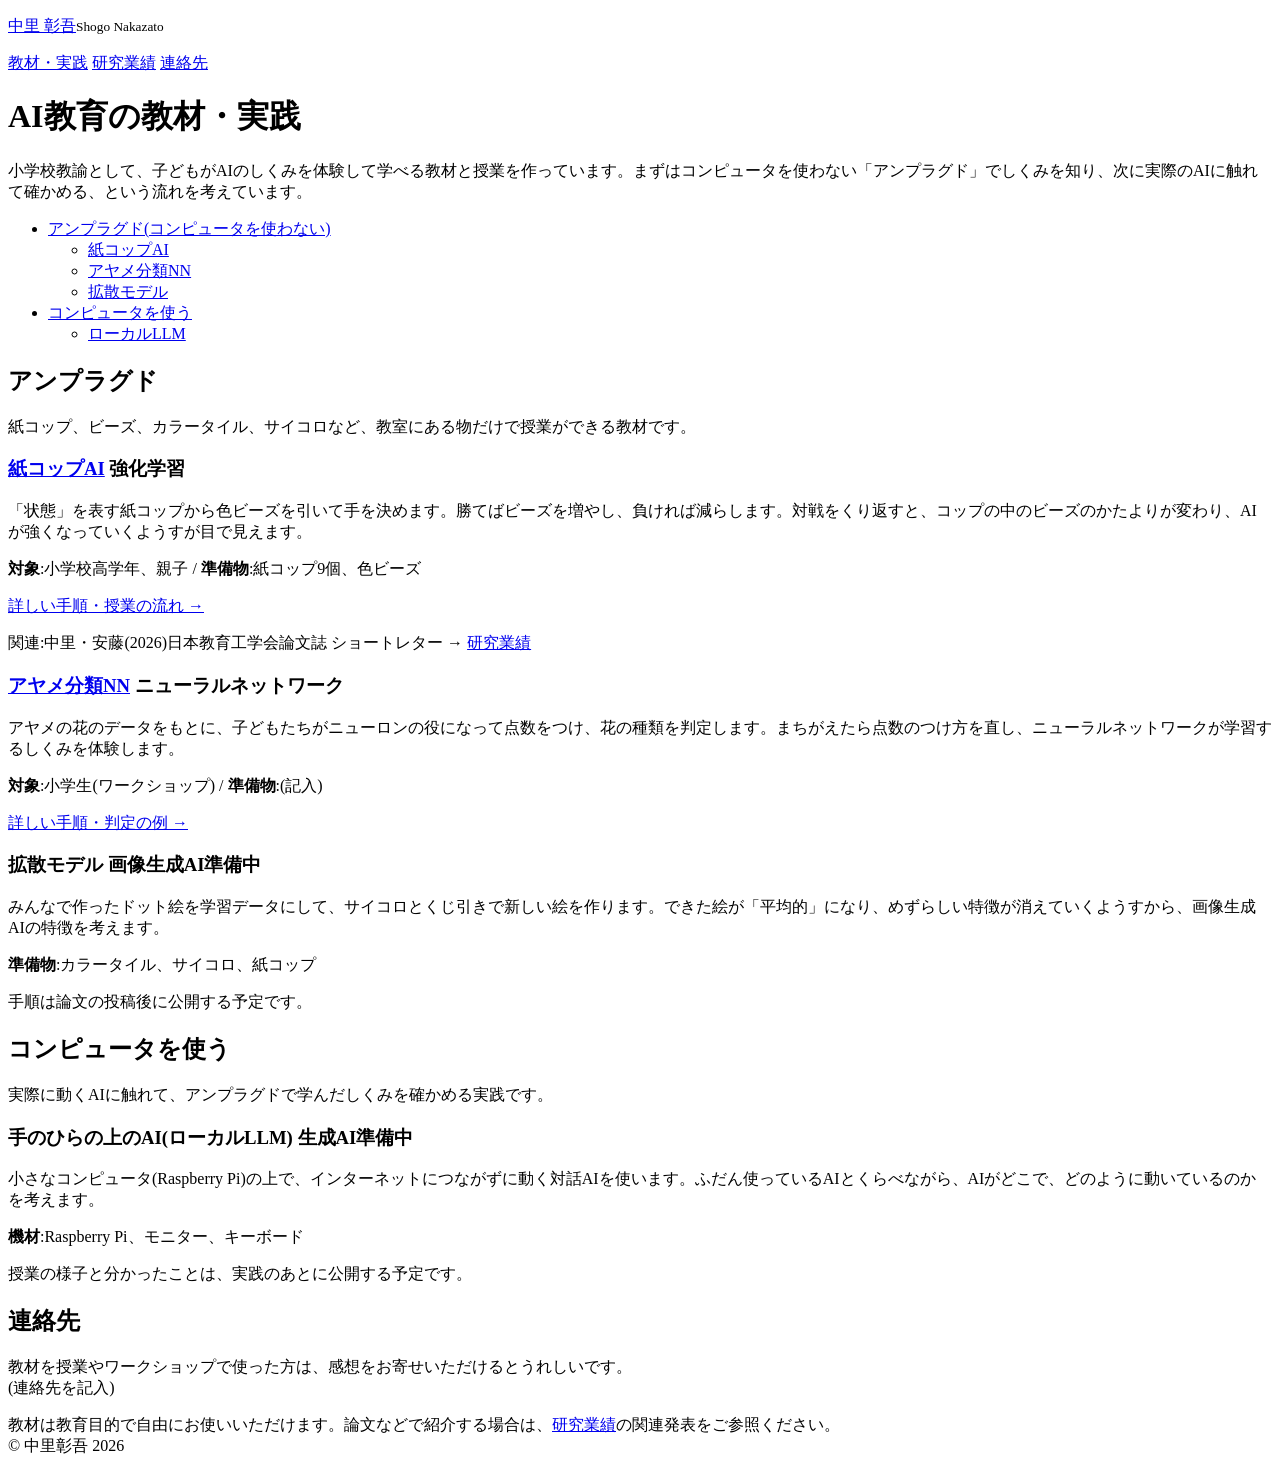
==== index.html @ 03641309 "Add files via upload" ====
<!DOCTYPE html>
<html lang="ja">
<head>
<meta charset="UTF-8">
<meta name="viewport" content="width=device-width, initial-scale=1">
<title>中里彰吾:AI教育の教材・実践</title>
<meta name="description" content="小学生向けのAI教育の教材と授業実践。アンプラグド教材と、コンピュータを使う実践を紹介します。">
<meta name="theme-color" content="#3b5a6e">
<link rel="stylesheet" href="style.css">
</head>
<body>
<div class="page">

<header class="site-header">
  <p class="site-name"><a href="index.html">中里 彰吾</a><small>Shogo Nakazato</small></p>
</header>
<nav class="site-nav">
  <a href="index.html" class="current">教材・実践</a>
  <a href="works.html">研究業績</a>
  <a href="#contact">連絡先</a>
</nav>

<main>
<h1>AI教育の教材・実践</h1>
<p>小学校教諭として、子どもがAIのしくみを体験して学べる教材と授業を作っています。まずはコンピュータを使わない「アンプラグド」でしくみを知り、次に実際のAIに触れて確かめる、という流れを考えています。</p>
<ul class="jump">
  <li><a href="#unplugged">アンプラグド(コンピュータを使わない)</a>
    <ul>
      <li><a href="#papercup">紙コップAI</a></li>
      <li><a href="#iris">アヤメ分類NN</a></li>
      <li><a href="#diffusion">拡散モデル</a></li>
    </ul>
  </li>
  <li><a href="#plugged">コンピュータを使う</a>
    <ul>
      <li><a href="#localllm">ローカルLLM</a></li>
    </ul>
  </li>
</ul>

<!-- ============ アンプラグド ============ -->
<h2 id="unplugged">アンプラグド</h2>
<p class="note">紙コップ、ビーズ、カラータイル、サイコロなど、教室にある物だけで授業ができる教材です。</p>

<!-- 紙コップAI -->
<div class="item" id="papercup">
  <div class="showcase">
    <div class="mark" aria-hidden="true">
      <span style="background:#b5654a"></span><span style="background:#3b5a6e"></span><span style="background:#b5654a"></span><span style="background:#c9a24a"></span>
      <span style="background:#3b5a6e"></span><span style="background:#b5654a"></span><span style="background:#c9a24a"></span><span style="background:#b5654a"></span>
      <span style="background:#c9a24a"></span><span style="background:#b5654a"></span><span style="background:#3b5a6e"></span><span style="background:#b5654a"></span>
      <span style="background:#b5654a"></span><span style="background:#b5654a"></span><span style="background:#b5654a"></span><span style="background:#3b5a6e"></span>
    </div>
    <div>
      <h3><a href="papercup.html">紙コップAI</a> <span class="tag">強化学習</span></h3>
      <p>「状態」を表す紙コップから色ビーズを引いて手を決めます。勝てばビーズを増やし、負ければ減らします。対戦をくり返すと、コップの中のビーズのかたよりが変わり、AIが強くなっていくようすが目で見えます。</p>
      <p class="facts"><b>対象</b>:小学校高学年、親子 / <b>準備物</b>:紙コップ9個、色ビーズ</p>
    </div>
  </div>
  <p><a href="papercup.html">詳しい手順・授業の流れ →</a></p>
  <p class="note">関連:中里・安藤(2026)日本教育工学会論文誌 ショートレター → <a href="works.html#papers">研究業績</a></p>
</div>

<!-- アヤメ分類NN -->
<div class="item" id="iris">
  <div class="showcase">
    <div class="mark" aria-hidden="true">
      <span style="background:#6b7f5a"></span><span></span><span></span><span style="background:#6b7f5a"></span>
      <span></span><span style="background:#3b5a6e"></span><span style="background:#3b5a6e"></span><span></span>
      <span></span><span style="background:#3b5a6e"></span><span style="background:#3b5a6e"></span><span></span>
      <span style="background:#6b7f5a"></span><span></span><span></span><span style="background:#6b7f5a"></span>
    </div>
    <div>
      <h3><a href="iris.html">アヤメ分類NN</a> <span class="tag">ニューラルネットワーク</span></h3>
      <p>アヤメの花のデータをもとに、子どもたちがニューロンの役になって点数をつけ、花の種類を判定します。まちがえたら点数のつけ方を直し、ニューラルネットワークが学習するしくみを体験します。</p>
      <p class="facts"><b>対象</b>:小学生(ワークショップ) / <b>準備物</b>:<!-- TODO -->(記入)</p>
    </div>
  </div>
  <p><a href="iris.html">詳しい手順・判定の例 →</a></p>
</div>

<!-- 拡散モデル -->
<div class="item" id="diffusion">
  <div class="showcase">
    <div class="mark" aria-hidden="true">
      <span style="background:#7d9bb0"></span><span style="background:#7d9bb0"></span><span style="background:#e9e6df"></span><span style="background:#7d9bb0"></span>
      <span style="background:#7d9bb0"></span><span style="background:#e9e6df"></span><span style="background:#7d9bb0"></span><span style="background:#7d9bb0"></span>
      <span style="background:#6b7f5a"></span><span style="background:#6b7f5a"></span><span style="background:#8a6a3d"></span><span style="background:#6b7f5a"></span>
      <span style="background:#8a6a3d"></span><span style="background:#6b7f5a"></span><span style="background:#8a6a3d"></span><span style="background:#8a6a3d"></span>
    </div>
    <div>
      <h3>拡散モデル <span class="tag">画像生成AI</span><span class="tag wait">準備中</span></h3>
      <p>みんなで作ったドット絵を学習データにして、サイコロとくじ引きで新しい絵を作ります。できた絵が「平均的」になり、めずらしい特徴が消えていくようすから、画像生成AIの特徴を考えます。</p>
      <p class="facts"><b>準備物</b>:カラータイル、サイコロ、紙コップ</p>
    </div>
  </div>
  <p class="note">手順は論文の投稿後に公開する予定です。</p>
</div>

<!-- ============ コンピュータを使う ============ -->
<h2 id="plugged">コンピュータを使う</h2>
<p class="note">実際に動くAIに触れて、アンプラグドで学んだしくみを確かめる実践です。</p>

<!-- ローカルLLM -->
<div class="item" id="localllm">
  <div class="showcase">
    <div class="mark mark-board" aria-hidden="true">
      <span></span><span></span><span></span><span></span>
      <span></span><span class="chip"></span><span class="chip"></span><span></span>
      <span></span><span class="chip"></span><span class="chip"></span><span></span>
      <span></span><span></span><span></span><span></span>
    </div>
    <div>
      <h3>手のひらの上のAI(ローカルLLM) <span class="tag">生成AI</span><span class="tag wait">準備中</span></h3>
      <p>小さなコンピュータ(Raspberry Pi)の上で、インターネットにつながずに動く対話AIを使います。ふだん使っているAIとくらべながら、AIがどこで、どのように動いているのかを考えます。</p>
      <p class="facts"><b>機材</b>:Raspberry Pi、モニター、キーボード</p>
    </div>
  </div>
  <p class="note">授業の様子と分かったことは、実践のあとに公開する予定です。</p>
</div>

<!-- ============ 連絡先 ============ -->
<h2 id="contact">連絡先</h2>
<p>教材を授業やワークショップで使った方は、感想をお寄せいただけるとうれしいです。<br>
<!-- TODO: メールアドレス、フォームURL、researchmap など -->(連絡先を記入)</p>
</main>

<footer>
  <p>教材は教育目的で自由にお使いいただけます。論文などで紹介する場合は、<a href="works.html">研究業績</a>の関連発表をご参照ください。<br>
  &copy; 中里彰吾 2026</p>
</footer>

</div>
</body>
</html>
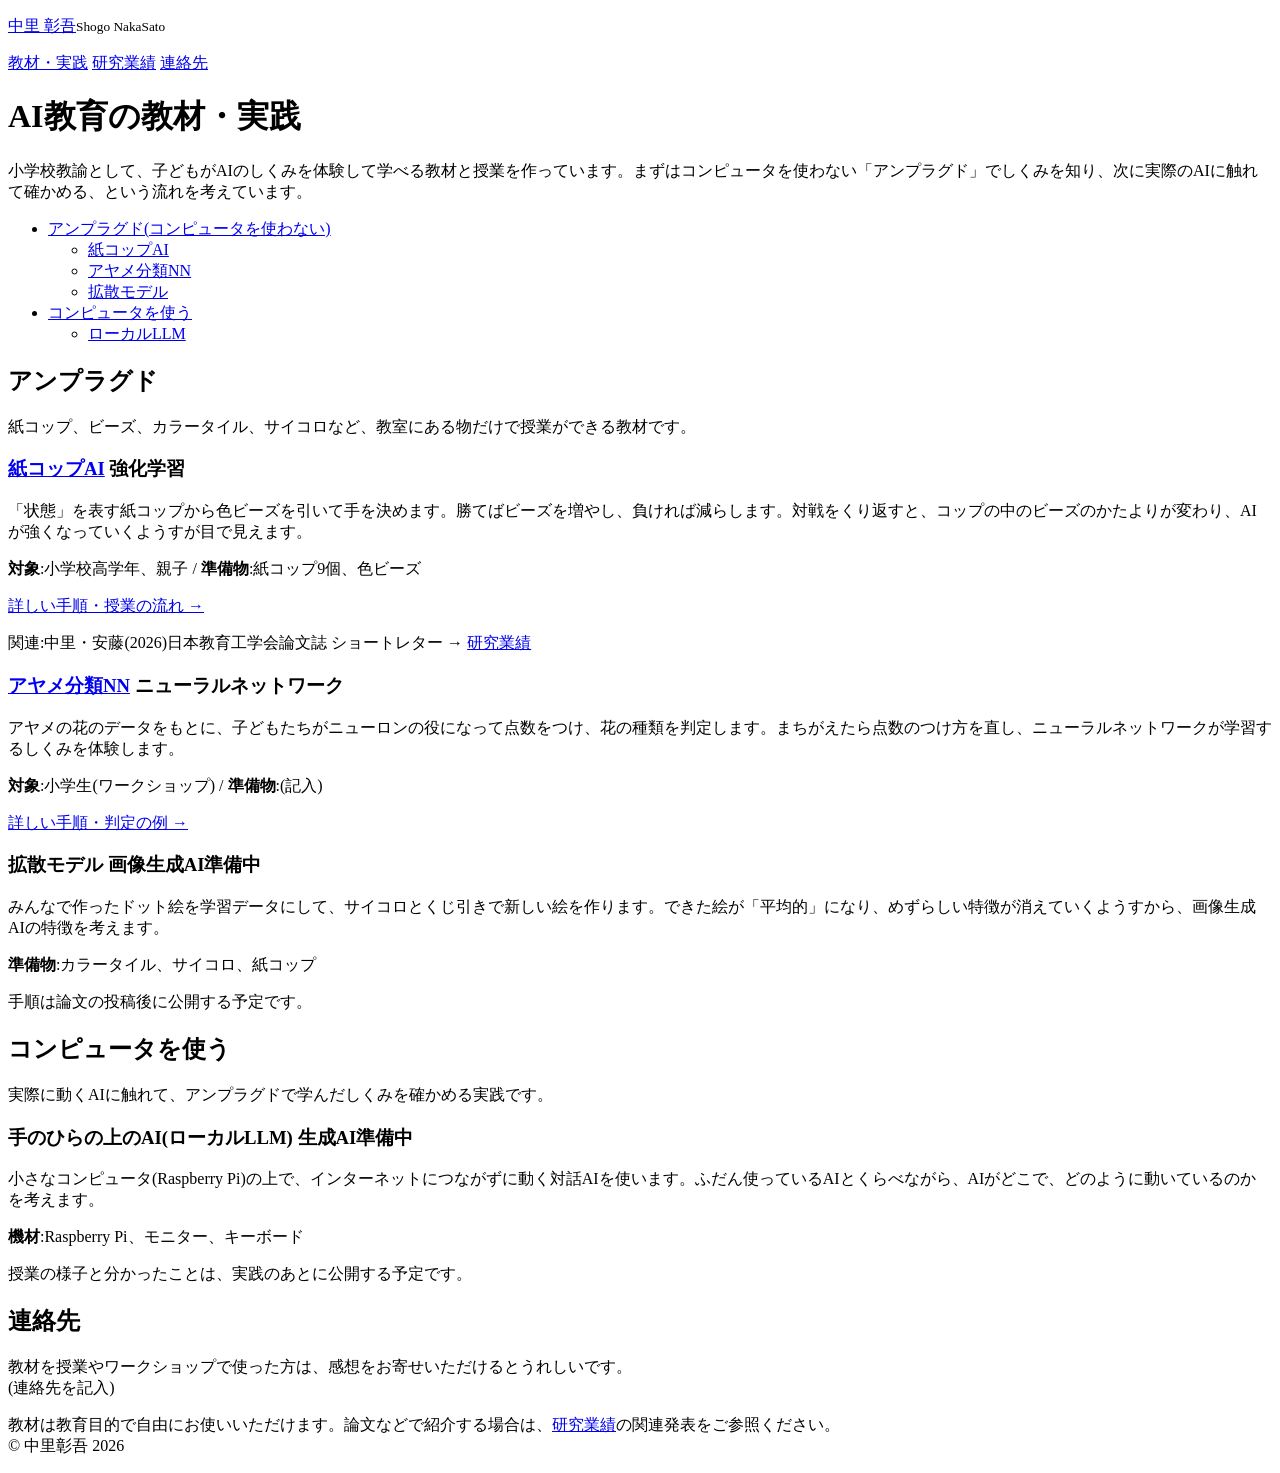
==== commit 1a710c4a: "Update index.html" ====
--- a/index.html
+++ b/index.html
@@ -3,7 +3,7 @@
 <head>
 <meta charset="UTF-8">
 <meta name="viewport" content="width=device-width, initial-scale=1">
-<title>中里彰吾:AI教育の教材・実践</title>
+<title>AI教育の教材・実践</title>
 <meta name="description" content="小学生向けのAI教育の教材と授業実践。アンプラグド教材と、コンピュータを使う実践を紹介します。">
 <meta name="theme-color" content="#3b5a6e">
 <link rel="stylesheet" href="style.css">
@@ -12,7 +12,7 @@
 <div class="page">
 
 <header class="site-header">
-  <p class="site-name"><a href="index.html">中里 彰吾</a><small>Shogo Nakazato</small></p>
+  <p class="site-name"><a href="index.html">中里 彰吾</a><small>Shogo NakaSato</small></p>
 </header>
 <nav class="site-nav">
   <a href="index.html" class="current">教材・実践</a>
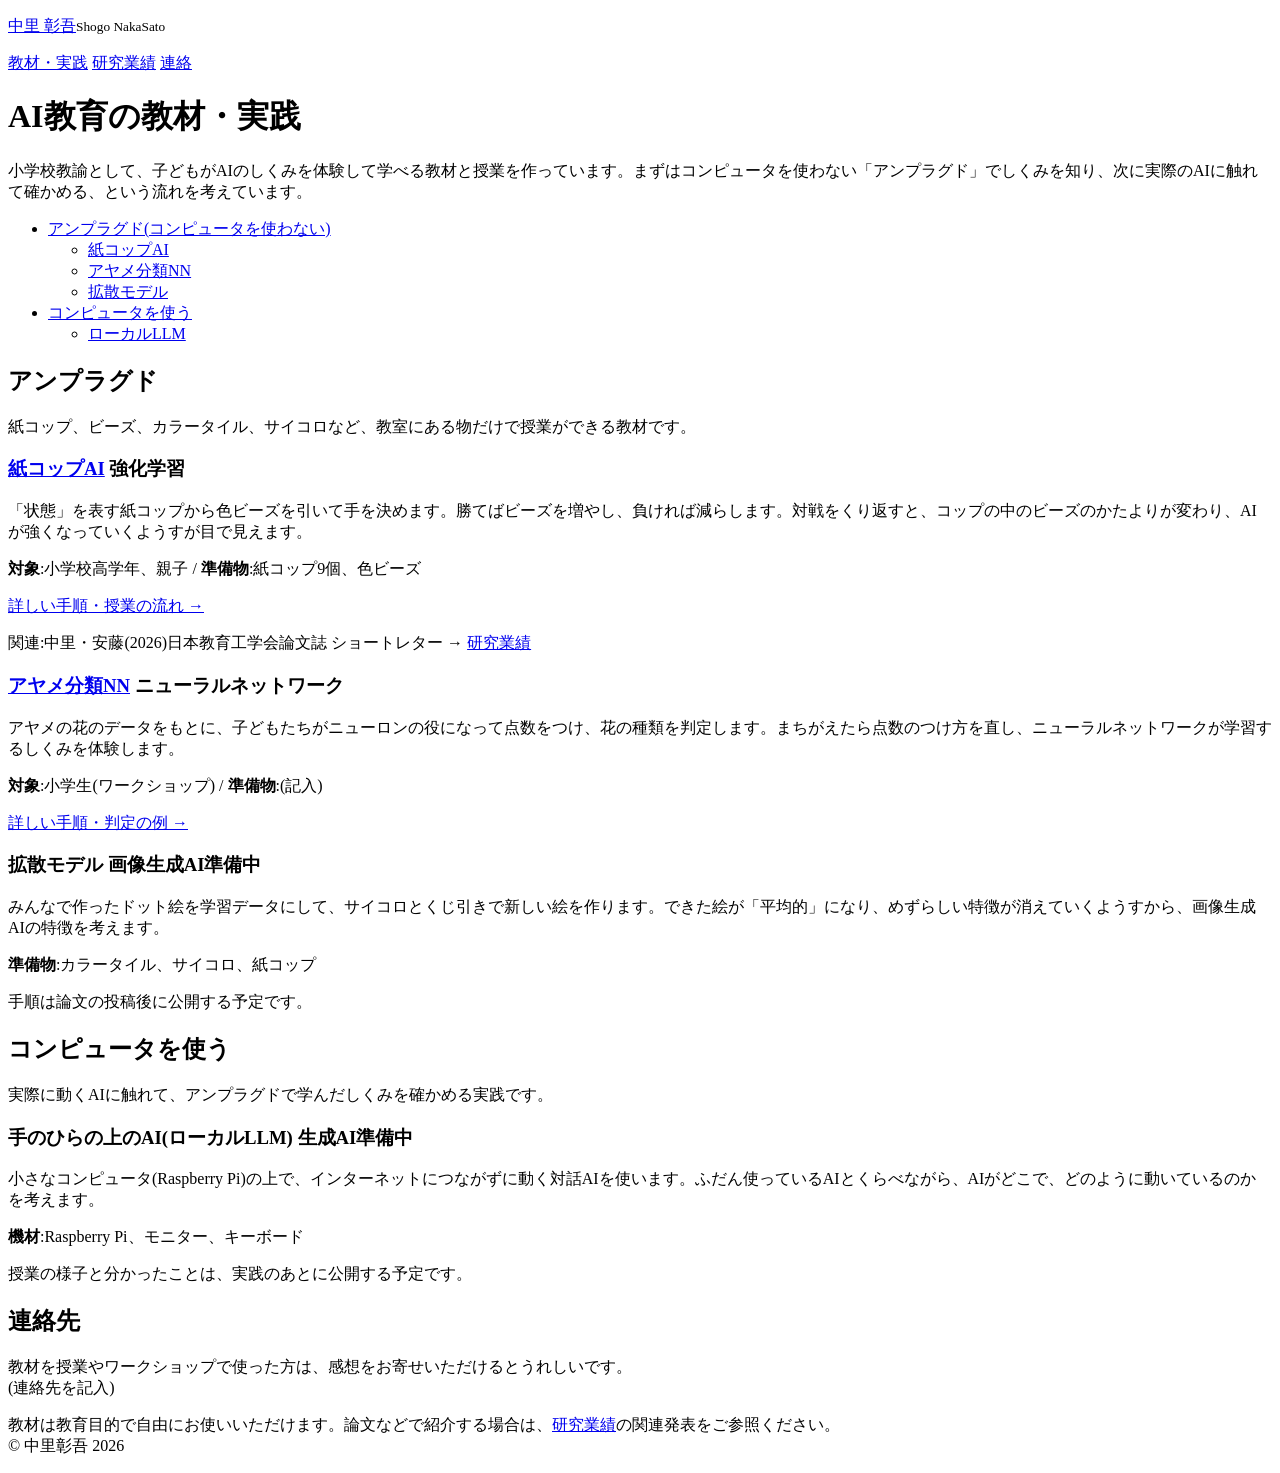
==== commit ace4dd26: "Update index.html" ====
--- a/index.html
+++ b/index.html
@@ -17,7 +17,7 @@
 <nav class="site-nav">
   <a href="index.html" class="current">教材・実践</a>
   <a href="works.html">研究業績</a>
-  <a href="#contact">連絡先</a>
+  <a href="#contact">連絡</a>
 </nav>
 
 <main>
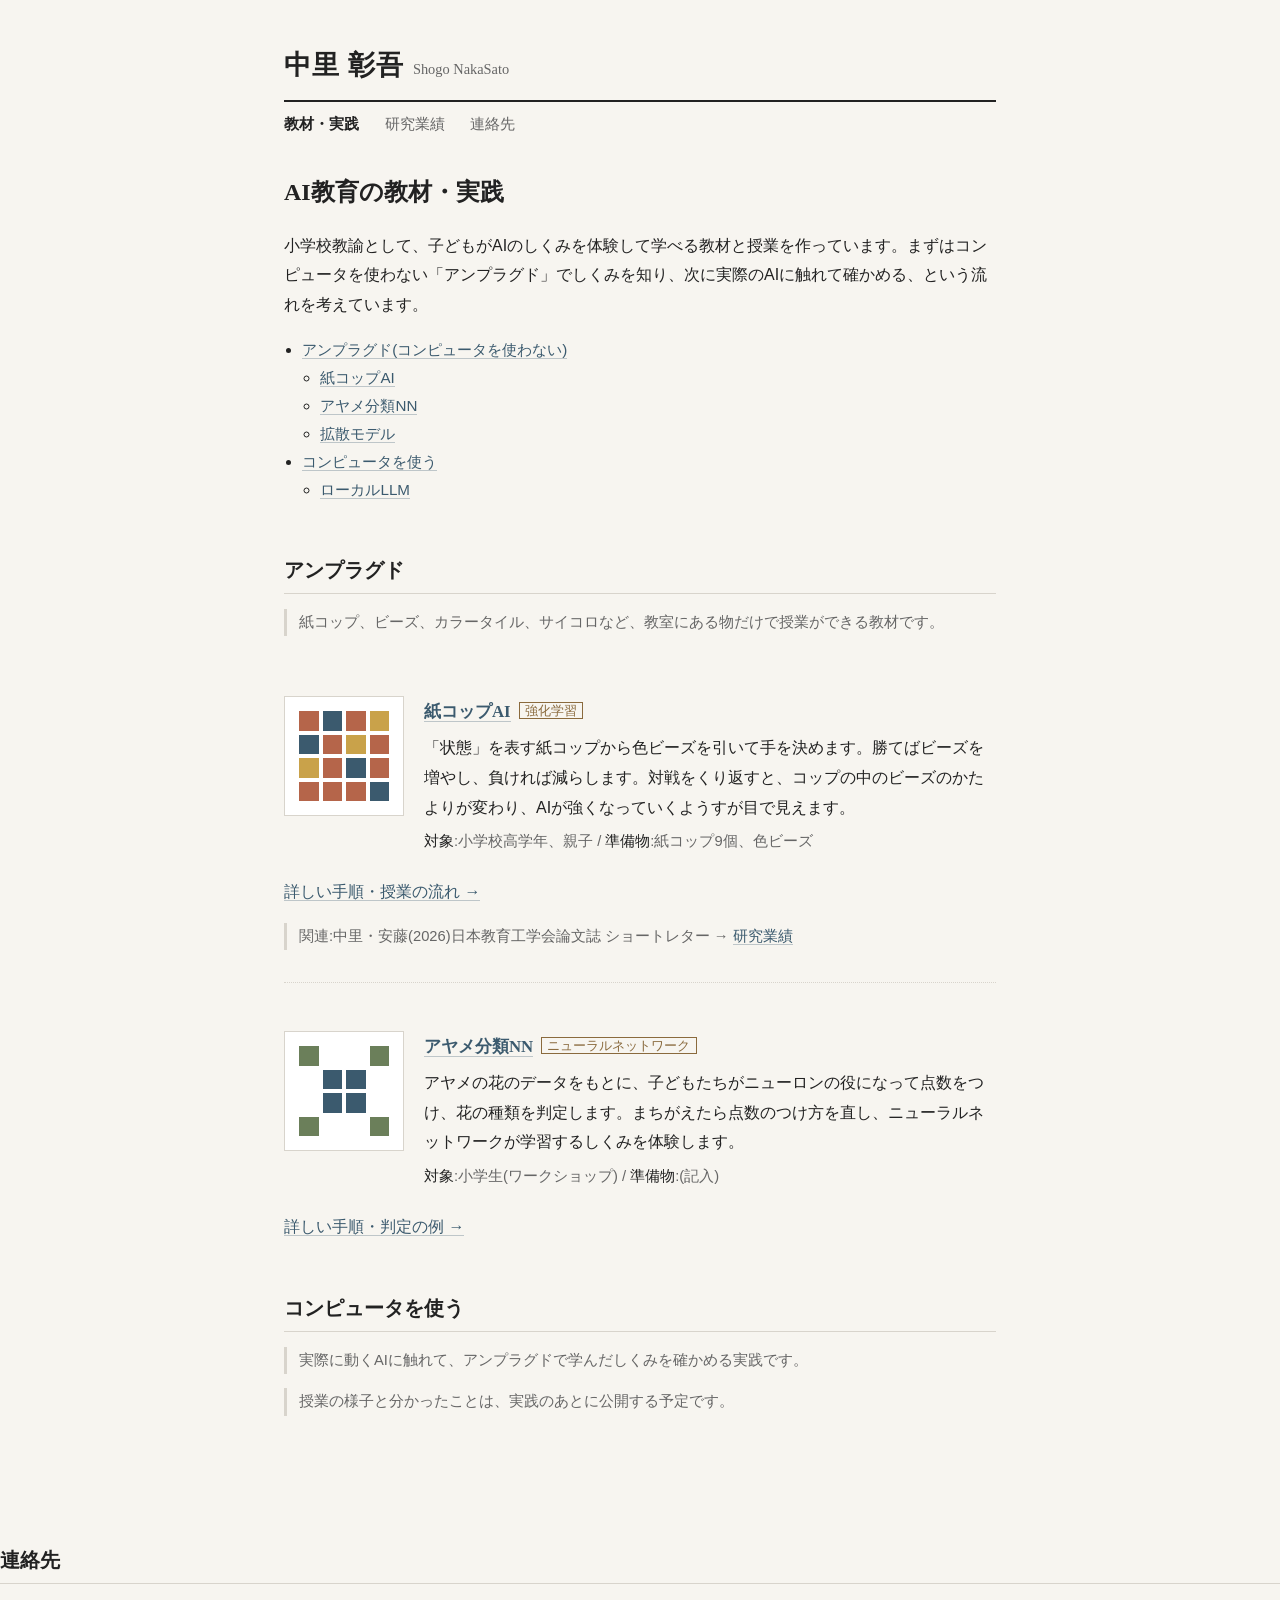
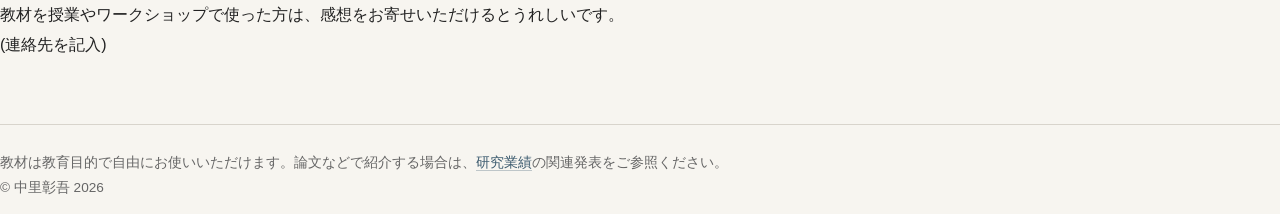
==== commit 8ea28cc7: "index.html を更新" ====
--- a/index.html
+++ b/index.html
@@ -17,7 +17,7 @@
 <nav class="site-nav">
   <a href="index.html" class="current">教材・実践</a>
   <a href="works.html">研究業績</a>
-  <a href="#contact">連絡</a>
+  <a href="#contact">連絡先</a>
 </nav>
 
 <main>
@@ -79,43 +79,13 @@
   <p><a href="iris.html">詳しい手順・判定の例 →</a></p>
 </div>
 
-<!-- 拡散モデル -->
-<div class="item" id="diffusion">
-  <div class="showcase">
-    <div class="mark" aria-hidden="true">
-      <span style="background:#7d9bb0"></span><span style="background:#7d9bb0"></span><span style="background:#e9e6df"></span><span style="background:#7d9bb0"></span>
-      <span style="background:#7d9bb0"></span><span style="background:#e9e6df"></span><span style="background:#7d9bb0"></span><span style="background:#7d9bb0"></span>
-      <span style="background:#6b7f5a"></span><span style="background:#6b7f5a"></span><span style="background:#8a6a3d"></span><span style="background:#6b7f5a"></span>
-      <span style="background:#8a6a3d"></span><span style="background:#6b7f5a"></span><span style="background:#8a6a3d"></span><span style="background:#8a6a3d"></span>
-    </div>
-    <div>
-      <h3>拡散モデル <span class="tag">画像生成AI</span><span class="tag wait">準備中</span></h3>
-      <p>みんなで作ったドット絵を学習データにして、サイコロとくじ引きで新しい絵を作ります。できた絵が「平均的」になり、めずらしい特徴が消えていくようすから、画像生成AIの特徴を考えます。</p>
-      <p class="facts"><b>準備物</b>:カラータイル、サイコロ、紙コップ</p>
-    </div>
-  </div>
-  <p class="note">手順は論文の投稿後に公開する予定です。</p>
-</div>
+<!
 
 <!-- ============ コンピュータを使う ============ -->
 <h2 id="plugged">コンピュータを使う</h2>
 <p class="note">実際に動くAIに触れて、アンプラグドで学んだしくみを確かめる実践です。</p>
 
-<!-- ローカルLLM -->
-<div class="item" id="localllm">
-  <div class="showcase">
-    <div class="mark mark-board" aria-hidden="true">
-      <span></span><span></span><span></span><span></span>
-      <span></span><span class="chip"></span><span class="chip"></span><span></span>
-      <span></span><span class="chip"></span><span class="chip"></span><span></span>
-      <span></span><span></span><span></span><span></span>
-    </div>
-    <div>
-      <h3>手のひらの上のAI(ローカルLLM) <span class="tag">生成AI</span><span class="tag wait">準備中</span></h3>
-      <p>小さなコンピュータ(Raspberry Pi)の上で、インターネットにつながずに動く対話AIを使います。ふだん使っているAIとくらべながら、AIがどこで、どのように動いているのかを考えます。</p>
-      <p class="facts"><b>機材</b>:Raspberry Pi、モニター、キーボード</p>
-    </div>
-  </div>
+
   <p class="note">授業の様子と分かったことは、実践のあとに公開する予定です。</p>
 </div>
 
--- a/style.css
+++ b/style.css
@@ -0,0 +1,94 @@
+/* 共通スタイル:文字中心・落ち着いた配色 */
+:root {
+  --ink: #222222;
+  --sub: #666666;
+  --line: #d8d4cc;
+  --bg: #f7f5f0;
+  --accent: #3b5a6e;   /* くすんだ藍 */
+  --accent2: #8a6a3d;  /* 枯れ茶 */
+}
+* { box-sizing: border-box; }
+html { font-size: 16px; }
+body {
+  margin: 0;
+  background: var(--bg);
+  color: var(--ink);
+  font-family: "Hiragino Kaku Gothic ProN", "Noto Sans JP", "Yu Gothic", sans-serif;
+  line-height: 1.85;
+}
+a { color: var(--accent); text-decoration: none; border-bottom: 1px solid rgba(59,90,110,.3); }
+a:hover { border-bottom-color: var(--accent); }
+
+.page { max-width: 760px; margin: 0 auto; padding: 40px 24px 64px; }
+
+/* ヘッダー */
+.site-header { border-bottom: 2px solid var(--ink); padding-bottom: 10px; margin-bottom: 8px; }
+.site-name {
+  font-family: "Hiragino Mincho ProN", "Noto Serif JP", "Yu Mincho", serif;
+  font-size: 1.7rem; font-weight: 600; letter-spacing: .04em; margin: 0;
+}
+.site-name a { color: var(--ink); border: none; }
+.site-name small { font-size: .9rem; color: var(--sub); font-weight: normal; margin-left: .6em; letter-spacing: 0; }
+nav.site-nav { margin: 0 0 32px; font-size: .95rem; }
+nav.site-nav a { color: var(--sub); border: none; margin-right: 1.4em; }
+nav.site-nav a:hover, nav.site-nav a.current { color: var(--ink); }
+nav.site-nav a.current { font-weight: bold; }
+
+/* 見出し */
+h1, h2, h3 { font-family: "Hiragino Mincho ProN", "Noto Serif JP", "Yu Mincho", serif; font-weight: 600; }
+h1 { font-size: 1.5rem; margin: 0 0 12px; }
+h2 {
+  font-size: 1.25rem; margin: 48px 0 12px; padding-bottom: 4px;
+  border-bottom: 1px solid var(--line);
+}
+h3 { font-size: 1.05rem; margin: 28px 0 6px; }
+.year { font-weight: bold; margin: 22px 0 6px; color: var(--ink); }
+
+/* ページ内リンク */
+ul.jump { margin: 8px 0 0; padding-left: 1.2em; font-size: .95rem; }
+ul.jump li { margin: 0; }
+
+/* 教材の紹介 */
+.showcase { display: grid; grid-template-columns: 120px 1fr; gap: 20px; margin: 20px 0 8px; }
+.showcase .mark {
+  width: 120px; height: 120px; border: 1px solid var(--line); background: #fff;
+  display: grid; grid-template-columns: repeat(4, 1fr); gap: 4px; padding: 14px;
+}
+.showcase .mark span { display: block; }
+.showcase h3 { margin-top: 0; }
+.showcase p { margin: 0 0 6px; }
+.facts { font-size: .92rem; color: var(--sub); margin: 0; }
+.facts b { color: var(--ink); font-weight: normal; }
+
+/* 教材ブロック */
+.item { margin: 32px 0 0; padding-top: 8px; }
+.item + .item { border-top: 1px dotted var(--line); padding-top: 28px; }
+.item h3 .tag { font-family: "Hiragino Kaku Gothic ProN", "Noto Sans JP", sans-serif; font-weight: normal; vertical-align: 2px; }
+h4 { font-size: .95rem; margin: 18px 0 4px; }
+.tag.wait { color: var(--sub); border-color: var(--sub); }
+ul.jump ul { padding-left: 1.2em; margin: 0; }
+.mark-board { background: #2f4a3a !important; border-color: #2f4a3a !important; }
+.mark-board span { border: 1px solid rgba(255,255,255,.15); }
+.mark-board span.chip { background: #1b1b1b; border-color: #c9a24a; }
+
+/* 業績リスト */
+ul.refs { list-style: none; padding: 0; margin: 0; }
+ul.refs li { margin: 0 0 12px; padding-left: 1.2em; text-indent: -1.2em; }
+.title { font-style: normal; font-weight: bold; }
+.title-en { font-style: italic; }
+.venue { color: var(--sub); }
+.links { font-size: .88rem; white-space: nowrap; }
+.links a { margin-left: .2em; }
+.tag { font-size: .8rem; color: var(--accent2); border: 1px solid var(--accent2); padding: 0 .4em; margin-left: .3em; }
+
+/* 手順など */
+ol, ul { padding-left: 1.4em; }
+.note { color: var(--sub); font-size: .92rem; border-left: 3px solid var(--line); padding-left: 12px; }
+
+/* フッター */
+footer { margin-top: 64px; padding-top: 12px; border-top: 1px solid var(--line); font-size: .85rem; color: var(--sub); }
+
+@media (max-width: 560px) {
+  .showcase { grid-template-columns: 1fr; }
+  .page { padding-top: 28px; }
+}
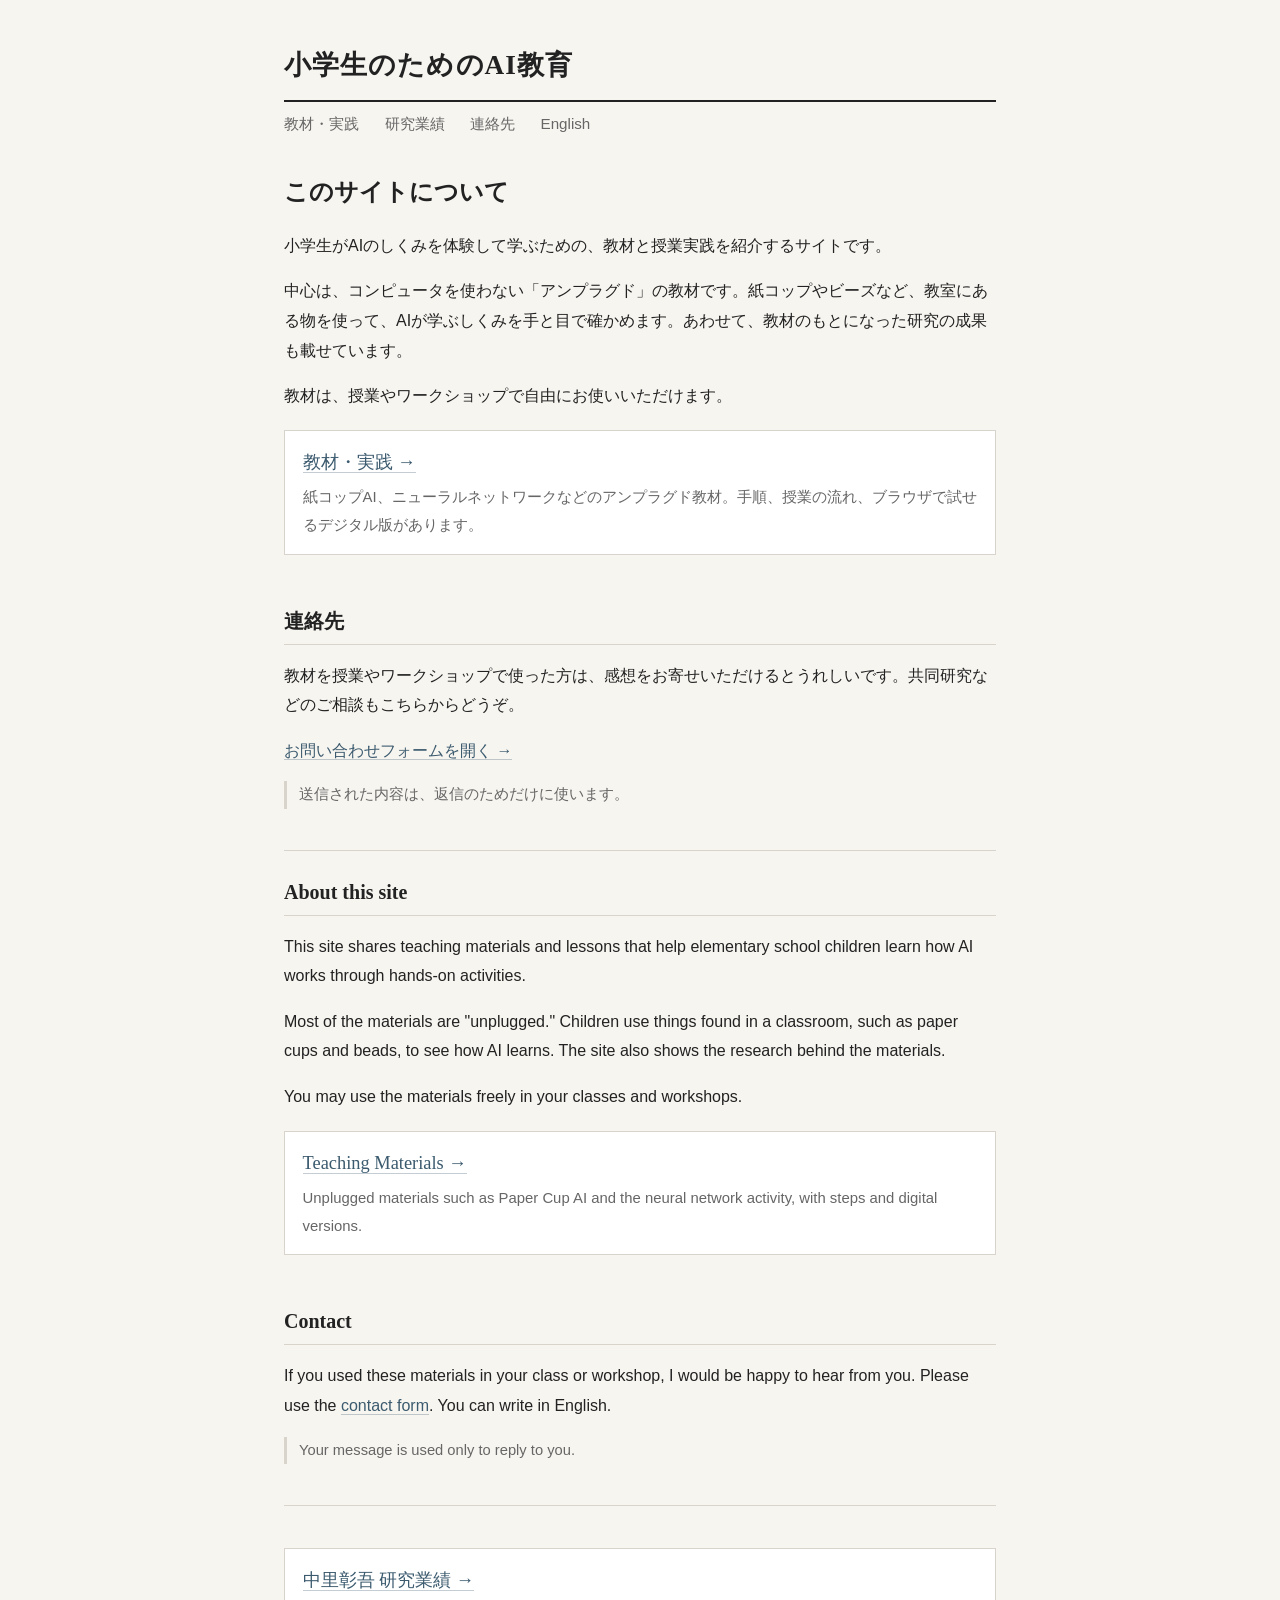
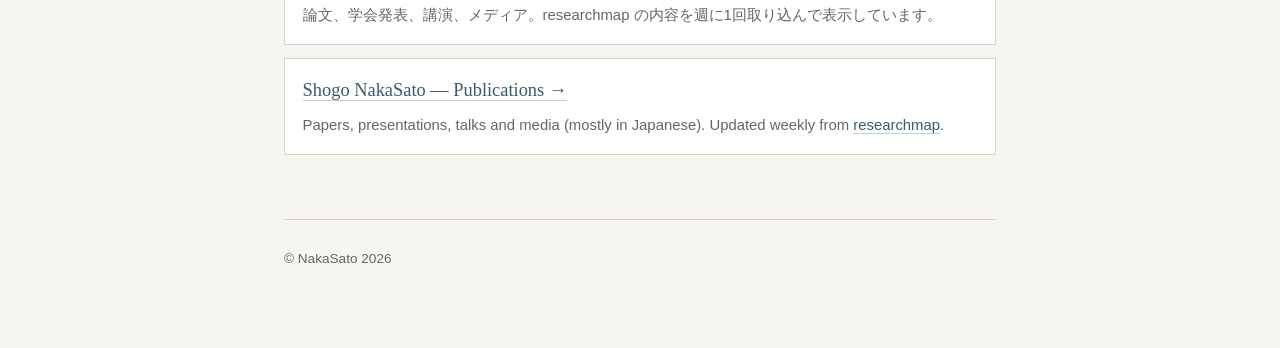
==== commit a773c530: "Add files via upload" ====
--- a/index.html
+++ b/index.html
@@ -3,101 +3,91 @@
 <head>
 <meta charset="UTF-8">
 <meta name="viewport" content="width=device-width, initial-scale=1">
-<title>AI教育の教材・実践</title>
-<meta name="description" content="小学生向けのAI教育の教材と授業実践。アンプラグド教材と、コンピュータを使う実践を紹介します。">
+<title>NakaSato:小学生のためのAI教育</title>
+<meta name="description" content="小学生のAIリテラシー教育のための教材と授業実践、研究業績。Teaching materials and research on AI literacy education for elementary school children.">
 <meta name="theme-color" content="#3b5a6e">
 <link rel="stylesheet" href="style.css">
+<style>
+  .guide { list-style: none; padding: 0; margin: 1.2rem 0 0; display: grid; gap: .8rem; }
+  .guide li { border: 1px solid var(--line); background: #fff; padding: .9rem 1.1rem; }
+  .guide a.go { font-family: Georgia, "Hiragino Mincho ProN", "Yu Mincho", serif; font-size: 1.15rem; text-decoration: none; }
+  .guide a.go:hover { text-decoration: underline; }
+  .guide p { margin: .3rem 0 0; color: var(--sub); font-size: .93rem; }
+  .en { margin-top: 2.6rem; padding-top: 1.4rem; border-top: 1px solid var(--line); }
+  .en > h2:first-child { margin-top: 0; }
+</style>
 </head>
 <body>
 <div class="page">
 
 <header class="site-header">
-  <p class="site-name"><a href="index.html">中里 彰吾</a><small>Shogo NakaSato</small></p>
+  <p class="site-name"><a href="index.html">小学生のためのAI教育</a></p>
 </header>
 <nav class="site-nav">
-  <a href="index.html" class="current">教材・実践</a>
-  <a href="works.html">研究業績</a>
+  <a href="materials.html">教材・実践</a>
+  <a href="#works">研究業績</a>
   <a href="#contact">連絡先</a>
+  <a href="#en" lang="en">English</a>
 </nav>
 
 <main>
-<h1>AI教育の教材・実践</h1>
-<p>小学校教諭として、子どもがAIのしくみを体験して学べる教材と授業を作っています。まずはコンピュータを使わない「アンプラグド」でしくみを知り、次に実際のAIに触れて確かめる、という流れを考えています。</p>
-<ul class="jump">
-  <li><a href="#unplugged">アンプラグド(コンピュータを使わない)</a>
-    <ul>
-      <li><a href="#papercup">紙コップAI</a></li>
-      <li><a href="#iris">アヤメ分類NN</a></li>
-      <li><a href="#diffusion">拡散モデル</a></li>
-    </ul>
-  </li>
-  <li><a href="#plugged">コンピュータを使う</a>
-    <ul>
-      <li><a href="#localllm">ローカルLLM</a></li>
-    </ul>
+
+<!-- ============ 日本語 ============ -->
+<h1>このサイトについて</h1>
+<p>小学生がAIのしくみを体験して学ぶための、教材と授業実践を紹介するサイトです。</p>
+<p>中心は、コンピュータを使わない「アンプラグド」の教材です。紙コップやビーズなど、教室にある物を使って、AIが学ぶしくみを手と目で確かめます。あわせて、教材のもとになった研究の成果も載せています。</p>
+<p>教材は、授業やワークショップで自由にお使いいただけます。</p>
+
+<ul class="guide">
+  <li>
+    <a class="go" href="materials.html">教材・実践 →</a>
+    <p>紙コップAI、ニューラルネットワークなどのアンプラグド教材。手順、授業の流れ、ブラウザで試せるデジタル版があります。</p>
   </li>
 </ul>
 
-<!-- ============ アンプラグド ============ -->
-<h2 id="unplugged">アンプラグド</h2>
-<p class="note">紙コップ、ビーズ、カラータイル、サイコロなど、教室にある物だけで授業ができる教材です。</p>
+<h2 id="contact">連絡先</h2>
+<p>教材を授業やワークショップで使った方は、感想をお寄せいただけるとうれしいです。共同研究などのご相談もこちらからどうぞ。</p>
 
-<!-- 紙コップAI -->
-<div class="item" id="papercup">
-  <div class="showcase">
-    <div class="mark" aria-hidden="true">
-      <span style="background:#b5654a"></span><span style="background:#3b5a6e"></span><span style="background:#b5654a"></span><span style="background:#c9a24a"></span>
-      <span style="background:#3b5a6e"></span><span style="background:#b5654a"></span><span style="background:#c9a24a"></span><span style="background:#b5654a"></span>
-      <span style="background:#c9a24a"></span><span style="background:#b5654a"></span><span style="background:#3b5a6e"></span><span style="background:#b5654a"></span>
-      <span style="background:#b5654a"></span><span style="background:#b5654a"></span><span style="background:#b5654a"></span><span style="background:#3b5a6e"></span>
-    </div>
-    <div>
-      <h3><a href="papercup.html">紙コップAI</a> <span class="tag">強化学習</span></h3>
-      <p>「状態」を表す紙コップから色ビーズを引いて手を決めます。勝てばビーズを増やし、負ければ減らします。対戦をくり返すと、コップの中のビーズのかたよりが変わり、AIが強くなっていくようすが目で見えます。</p>
-      <p class="facts"><b>対象</b>:小学校高学年、親子 / <b>準備物</b>:紙コップ9個、色ビーズ</p>
-    </div>
-  </div>
-  <p><a href="papercup.html">詳しい手順・授業の流れ →</a></p>
-  <p class="note">関連:中里・安藤(2026)日本教育工学会論文誌 ショートレター → <a href="works.html#papers">研究業績</a></p>
-</div>
+<p><a href="https://docs.google.com/forms/d/e/1FAIpQLSdalbUT1UZa99IJ8Yav4xQROPSCM1LvM7u8Ym3Py8HeASlijw/viewform">お問い合わせフォームを開く →</a></p>
+<p class="note">送信された内容は、返信のためだけに使います。</p>
 
-<!-- アヤメ分類NN -->
-<div class="item" id="iris">
-  <div class="showcase">
-    <div class="mark" aria-hidden="true">
-      <span style="background:#6b7f5a"></span><span></span><span></span><span style="background:#6b7f5a"></span>
-      <span></span><span style="background:#3b5a6e"></span><span style="background:#3b5a6e"></span><span></span>
-      <span></span><span style="background:#3b5a6e"></span><span style="background:#3b5a6e"></span><span></span>
-      <span style="background:#6b7f5a"></span><span></span><span></span><span style="background:#6b7f5a"></span>
-    </div>
-    <div>
-      <h3><a href="iris.html">アヤメ分類NN</a> <span class="tag">ニューラルネットワーク</span></h3>
-      <p>アヤメの花のデータをもとに、子どもたちがニューロンの役になって点数をつけ、花の種類を判定します。まちがえたら点数のつけ方を直し、ニューラルネットワークが学習するしくみを体験します。</p>
-      <p class="facts"><b>対象</b>:小学生(ワークショップ) / <b>準備物</b>:<!-- TODO -->(記入)</p>
-    </div>
-  </div>
-  <p><a href="iris.html">詳しい手順・判定の例 →</a></p>
-</div>
+<!-- ============ English ============ -->
+<section class="en" id="en" lang="en">
+<h2>About this site</h2>
+<p>This site shares teaching materials and lessons that help elementary school children learn how AI works through hands-on activities.</p>
+<p>Most of the materials are "unplugged." Children use things found in a classroom, such as paper cups and beads, to see how AI learns. The site also shows the research behind the materials.</p>
+<p>You may use the materials freely in your classes and workshops.</p>
 
-<!
+<ul class="guide">
+  <li>
+    <a class="go" href="materials-en.html">Teaching Materials →</a>
+    <p>Unplugged materials such as Paper Cup AI and the neural network activity, with steps and digital versions.</p>
+  </li>
+</ul>
 
-<!-- ============ コンピュータを使う ============ -->
-<h2 id="plugged">コンピュータを使う</h2>
-<p class="note">実際に動くAIに触れて、アンプラグドで学んだしくみを確かめる実践です。</p>
+<h2 id="contact-en">Contact</h2>
+<p>If you used these materials in your class or workshop, I would be happy to hear from you. Please use the <a href="https://docs.google.com/forms/d/e/1FAIpQLSdalbUT1UZa99IJ8Yav4xQROPSCM1LvM7u8Ym3Py8HeASlijw/viewform">contact form</a>. You can write in English.</p>
+<p class="note">Your message is used only to reply to you.</p>
+</section>
 
+<!-- ============ 業績 / Publications ============ -->
+<section class="en" id="works">
+<ul class="guide">
+  <li>
+    <a class="go" href="works.html">中里彰吾 研究業績 →</a>
+    <p>論文、学会発表、講演、メディア。researchmap の内容を週に1回取り込んで表示しています。</p>
+  </li>
+  <li lang="en">
+    <a class="go" href="works.html">Shogo NakaSato — Publications →</a>
+    <p>Papers, presentations, talks and media (mostly in Japanese). Updated weekly from <a href="https://researchmap.jp/naka_sato?lang=en">researchmap</a>.</p>
+  </li>
+</ul>
+</section>
 
-  <p class="note">授業の様子と分かったことは、実践のあとに公開する予定です。</p>
-</div>
-
-<!-- ============ 連絡先 ============ -->
-<h2 id="contact">連絡先</h2>
-<p>教材を授業やワークショップで使った方は、感想をお寄せいただけるとうれしいです。<br>
-<!-- TODO: メールアドレス、フォームURL、researchmap など -->(連絡先を記入)</p>
 </main>
 
 <footer>
-  <p>教材は教育目的で自由にお使いいただけます。論文などで紹介する場合は、<a href="works.html">研究業績</a>の関連発表をご参照ください。<br>
-  &copy; 中里彰吾 2026</p>
+  <p>&copy; NakaSato 2026</p>
 </footer>
 
 </div>
